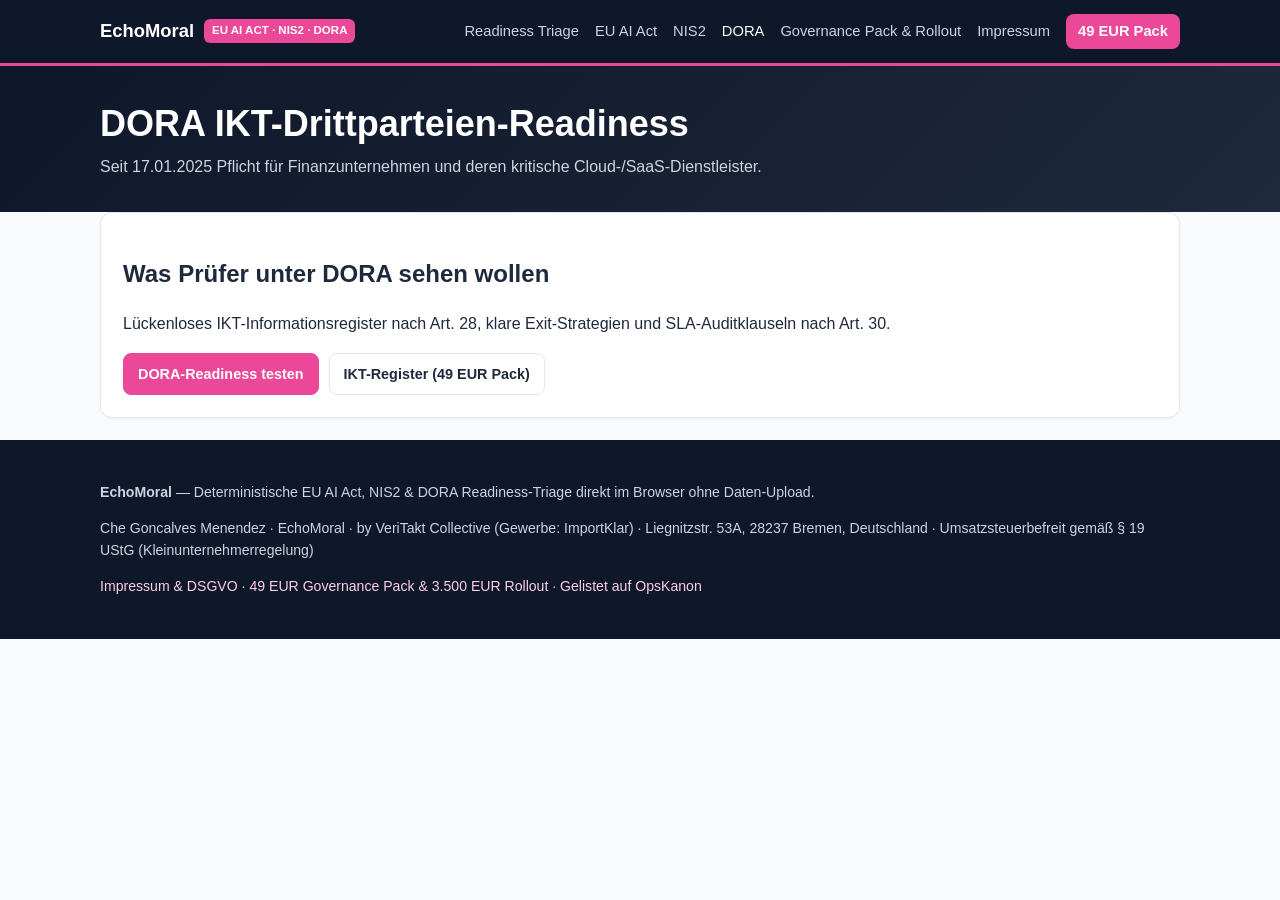
==== dora-readiness/index.html @ 4abe35ca "Deploy EchoMoral Compliance-OS (2026-11-23 09:55:35)" ====
<!DOCTYPE html>
<html lang="de">
<head>
  <meta charset="utf-8" />
  <meta name="viewport" content="width=device-width, initial-scale=1" />
  <title>DORA IKT-Drittparteienregister &amp; Readiness — EchoMoral</title>
  <meta name="description" content="DORA Art. 28 Informationsregister, Art. 30 Vertragsklauseln und Exit-Pläne für Finanzinstitute &amp; ITK-Zulieferer." />
  <link rel="canonical" href="https://cheresonanz-design.github.io/echomoral-compliance/dora-readiness/" />
  <link rel="stylesheet" href="../assets/styles.css" />
  
</head>
<body>
  <header class="topbar no-print">
    <div class="container topbar-inner">
      <a class="brand-mark" href="../index.html">
        <span>EchoMoral</span>
        <span class="brand-badge">EU AI ACT · NIS2 · DORA</span>
      </a>
      <nav class="nav-links" aria-label="Hauptnavigation">
        <a href="../index.html" class="">Readiness Triage</a>
<a href="../eu-ai-act-check/" class="">EU AI Act</a>
<a href="../nis2-checkliste/" class="">NIS2</a>
<a href="../dora-readiness/" class="active">DORA</a>
<a href="../pro/" class="">Governance Pack & Rollout</a>
<a href="../legal/" class="">Impressum</a>
        <a href="../pro/" class="nav-cta">49 EUR Pack</a>
      </nav>
    </div>
  </header>
  
  <section class="hero"><div class="container"><h1>DORA IKT-Drittparteien-Readiness</h1><p>Seit 17.01.2025 Pflicht für Finanzunternehmen und deren kritische Cloud-/SaaS-Dienstleister.</p></div></section>
  <main class="container"><div class="card">
    <h2>Was Prüfer unter DORA sehen wollen</h2>
    <p>Lückenloses IKT-Informationsregister nach Art. 28, klare Exit-Strategien und SLA-Auditklauseln nach Art. 30.</p>
    <div class="btn-row"><a href="../index.html" class="btn btn-primary">DORA-Readiness testen</a><a href="../pro/" class="btn">IKT-Register (49 EUR Pack)</a></div>
  </div></main>
  <footer class="footer no-print">
    <div class="container">
      <p><strong>EchoMoral</strong> — Deterministische EU AI Act, NIS2 &amp; DORA Readiness-Triage direkt im Browser ohne Daten-Upload.</p>
      <p>Che Goncalves Menendez · EchoMoral · by VeriTakt Collective (Gewerbe: ImportKlar) · Liegnitzstr. 53A, 28237 Bremen, Deutschland · Umsatzsteuerbefreit gemäß § 19 UStG (Kleinunternehmerregelung)</p>
      <p>
        <a href="../legal/">Impressum &amp; DSGVO</a> ·
        <a href="../pro/">49 EUR Governance Pack &amp; 3.500 EUR Rollout</a> ·
        <a href="https://cheresonanz-design.github.io/opskanon-directory/" target="_blank" rel="noopener">Gelistet auf OpsKanon</a>
      </p>
    </div>
  </footer>
  
</body>
</html>
---- assets/styles.css ----
:root {
  --bg: #f8fafc;
  --surface: #ffffff;
  --slate-900: #0f172a;
  --slate-800: #1e293b;
  --slate-500: #64748b;
  --border: #e2e8f0;
  --accent: #ec4899;
  --accent-dark: #be185d;
  --emerald: #059669;
  --emerald-soft: #ecfdf5;
  --amber: #d97706;
  --amber-soft: #fffbeb;
  --red: #dc2626;
  --red-soft: #fef2f2;
  --radius: 12px;
}
* { box-sizing: border-box; }
body {
  margin: 0;
  font-family: -apple-system, BlinkMacSystemFont, "Segoe UI", Roboto, Inter, Arial, sans-serif;
  background: var(--bg);
  color: var(--slate-800);
  line-height: 1.55;
}
a { color: var(--accent-dark); text-decoration: none; }
a:hover { text-decoration: underline; }
.container { max-width: 1120px; margin: 0 auto; padding: 0 20px; }
.topbar {
  background: var(--slate-900);
  color: #fff;
  border-bottom: 3px solid var(--accent);
  padding: 14px 0;
}
.topbar-inner { display: flex; flex-wrap: wrap; justify-content: space-between; align-items: center; gap: 12px; }
.brand-mark { color: #fff; font-weight: 800; font-size: 1.15rem; display: flex; align-items: center; gap: 10px; }
.brand-badge { background: var(--accent); color: #fff; font-size: 0.72rem; padding: 3px 8px; border-radius: 6px; }
.nav-links { display: flex; flex-wrap: wrap; gap: 16px; align-items: center; font-size: 0.92rem; }
.nav-links a { color: #cbd5e1; font-weight: 500; }
.nav-links a:hover, .nav-links a.active { color: #fff; text-decoration: none; }
.nav-cta { background: var(--accent); color: #fff !important; padding: 6px 12px; border-radius: 8px; font-weight: 700 !important; }
.hero { background: linear-gradient(135deg, #0f172a 0%, #1e293b 100%); color: #fff; padding: 36px 0 32px; }
.hero h1 { margin: 0 0 10px; font-size: clamp(1.6rem, 3vw, 2.25rem); line-height: 1.2; }
.hero p { margin: 0; color: #cbd5e1; max-width: 740px; }
.privacy-pill {
  display: inline-flex;
  background: rgba(236, 72, 153, 0.16);
  border: 1px solid rgba(236, 72, 153, 0.45);
  color: #fbcfe8;
  padding: 6px 12px;
  border-radius: 999px;
  font-size: 0.84rem;
  font-weight: 600;
  margin-bottom: 12px;
}
main { padding: 28px 0 48px; }
.card {
  background: var(--surface);
  border: 1px solid var(--border);
  border-radius: var(--radius);
  padding: 22px;
  margin-bottom: 22px;
  box-shadow: 0 1px 3px rgba(15,23,42,0.04);
}
.form-grid { display: grid; grid-template-columns: repeat(auto-fit, minmax(220px, 1fr)); gap: 14px; }
label { display: block; font-size: 0.85rem; font-weight: 700; margin-bottom: 4px; color: var(--slate-800); }
input[type="text"], input[type="number"], select {
  width: 100%;
  padding: 9px 11px;
  border: 1px solid var(--border);
  border-radius: 8px;
  font-size: 0.92rem;
  background: #f8fafc;
}
.checks-grid { display: grid; grid-template-columns: repeat(auto-fit, minmax(260px, 1fr)); gap: 10px; margin-top: 14px; }
.check-item {
  display: flex;
  align-items: center;
  gap: 8px;
  padding: 10px 12px;
  border: 1px solid var(--border);
  border-radius: 8px;
  background: #f8fafc;
  font-size: 0.88rem;
  font-weight: 600;
  cursor: pointer;
}
.btn-row { display: flex; flex-wrap: wrap; gap: 10px; margin-top: 14px; }
.btn {
  display: inline-flex; align-items: center; justify-content: center;
  border: 1px solid var(--border); background: #fff; color: var(--slate-800);
  padding: 9px 14px; border-radius: 8px; font-size: 0.9rem; font-weight: 600; cursor: pointer;
}
.btn:hover { background: #f1f5f9; text-decoration: none; }
.btn-primary { background: var(--accent); border-color: var(--accent); color: #fff; }
.btn-primary:hover { background: var(--accent-dark); border-color: var(--accent-dark); }
.btn-dark { background: var(--slate-900); border-color: var(--slate-900); color: #fff; }
.kpi-grid { display: grid; grid-template-columns: repeat(auto-fit, minmax(190px, 1fr)); gap: 12px; margin: 16px 0; }
.kpi-box { border: 1px solid var(--border); border-radius: 10px; padding: 12px 14px; background: #f8fafc; }
.kpi-label { font-size: 0.75rem; text-transform: uppercase; color: var(--slate-500); font-weight: 700; }
.kpi-val { font-size: 1rem; font-weight: 700; margin-top: 4px; color: var(--slate-900); }
.table-wrap { overflow-x: auto; }
table { width: 100%; border-collapse: collapse; font-size: 0.9rem; }
th, td { text-align: left; padding: 10px 12px; border-bottom: 1px solid var(--border); vertical-align: top; }
th { background: #f1f5f9; font-size: 0.8rem; text-transform: uppercase; }
.badge { display: inline-block; padding: 3px 9px; border-radius: 999px; font-size: 0.75rem; font-weight: 800; }
.badge-pass { background: var(--emerald-soft); color: var(--emerald); }
.badge-warn { background: var(--amber-soft); color: var(--amber); }
.badge-fail { background: var(--red-soft); color: var(--red); }
.pricing-grid { display: grid; grid-template-columns: repeat(auto-fit, minmax(290px, 1fr)); gap: 18px; }
.offer-card { border: 1px solid var(--border); border-radius: var(--radius); padding: 22px; background: #fff; display: flex; flex-direction: column; justify-content: space-between; }
.offer-card.highlight { border: 2px solid var(--accent); background: linear-gradient(180deg, #fff 0%, #fdf2f8 100%); }
.offer-price { font-size: 1.9rem; font-weight: 800; color: var(--slate-900); margin: 6px 0 12px; }
.footer { background: var(--slate-900); color: #cbd5e1; padding: 28px 0; font-size: 0.88rem; }
.footer a { color: #fbcfe8; }
.muted { color: var(--slate-500); font-size: 0.88rem; }
.hidden { display: none !important; }
@media print { .no-print { display: none !important; } }
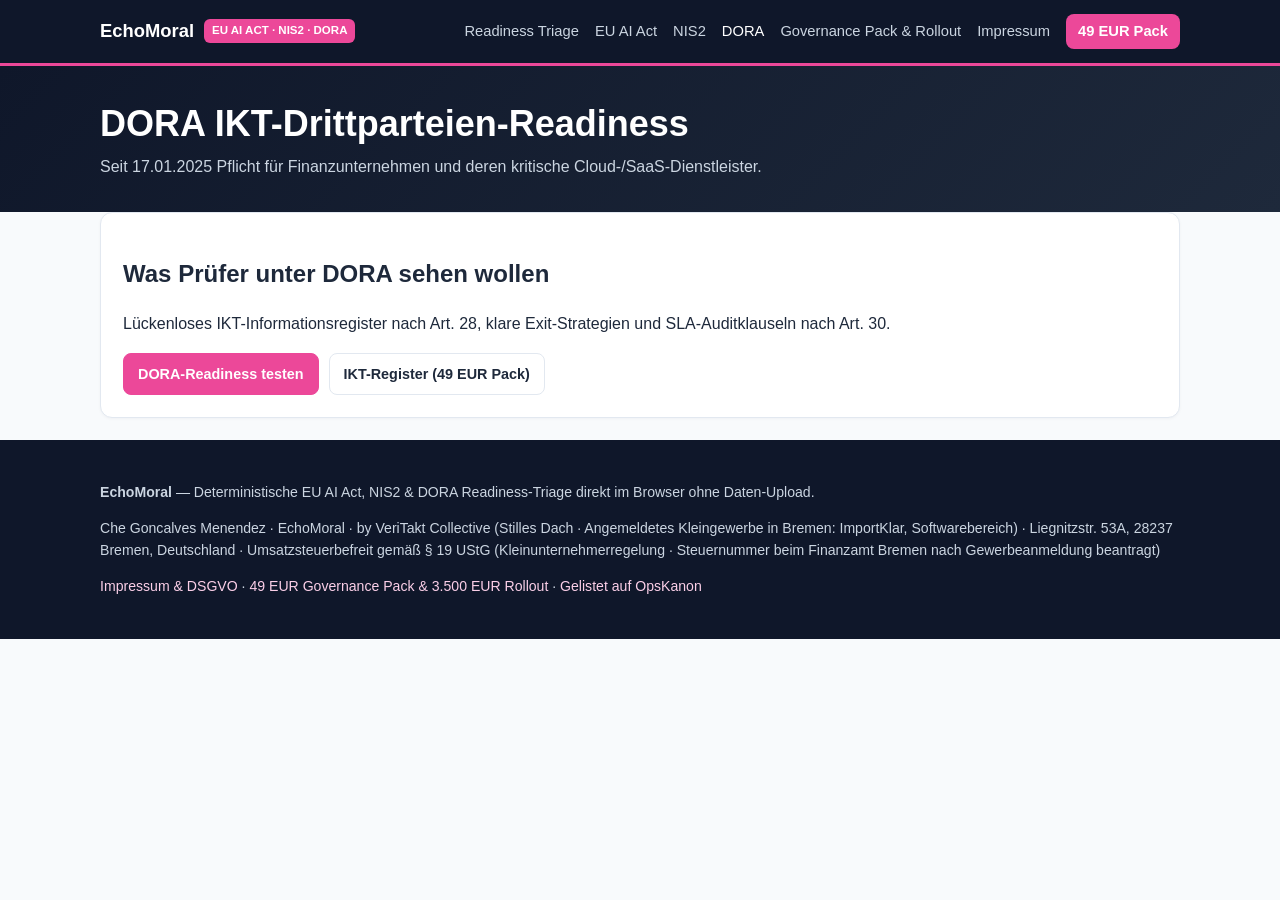
==== commit 81ba0937: "Deploy EchoMoral Compliance-OS (2026-11-24 02:25:42)" ====
--- a/dora-readiness/index.html
+++ b/dora-readiness/index.html
@@ -37,7 +37,7 @@
   <footer class="footer no-print">
     <div class="container">
       <p><strong>EchoMoral</strong> — Deterministische EU AI Act, NIS2 &amp; DORA Readiness-Triage direkt im Browser ohne Daten-Upload.</p>
-      <p>Che Goncalves Menendez · EchoMoral · by VeriTakt Collective (Gewerbe: ImportKlar) · Liegnitzstr. 53A, 28237 Bremen, Deutschland · Umsatzsteuerbefreit gemäß § 19 UStG (Kleinunternehmerregelung)</p>
+      <p>Che Goncalves Menendez · EchoMoral · by VeriTakt Collective (Stilles Dach · Angemeldetes Kleingewerbe in Bremen: ImportKlar, Softwarebereich) · Liegnitzstr. 53A, 28237 Bremen, Deutschland · Umsatzsteuerbefreit gemäß § 19 UStG (Kleinunternehmerregelung · Steuernummer beim Finanzamt Bremen nach Gewerbeanmeldung beantragt)</p>
       <p>
         <a href="../legal/">Impressum &amp; DSGVO</a> ·
         <a href="../pro/">49 EUR Governance Pack &amp; 3.500 EUR Rollout</a> ·
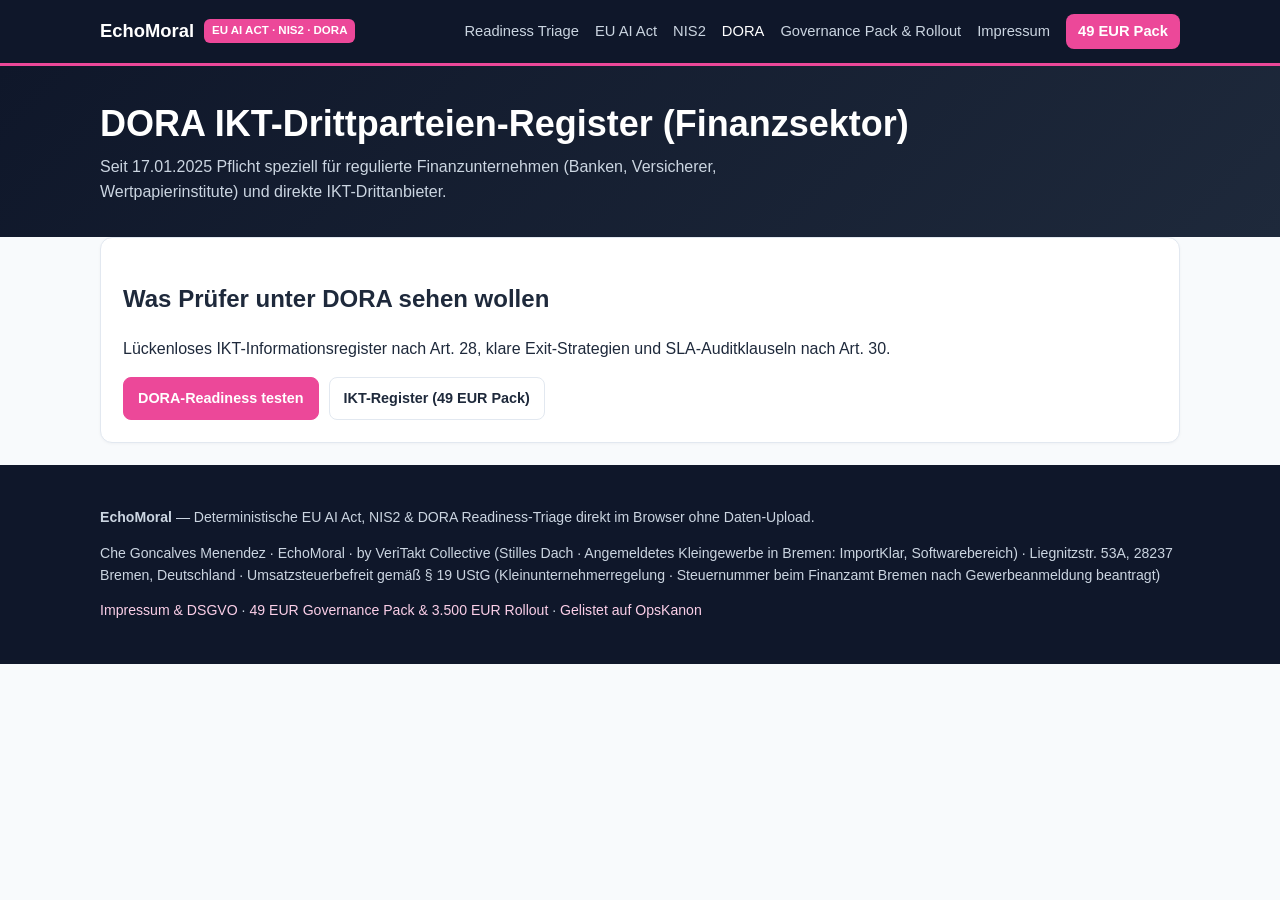
==== commit cf28d9fe: "Deploy EchoMoral Compliance-OS (2026-11-24 07:01:01)" ====
--- a/dora-readiness/index.html
+++ b/dora-readiness/index.html
@@ -4,7 +4,7 @@
   <meta charset="utf-8" />
   <meta name="viewport" content="width=device-width, initial-scale=1" />
   <title>DORA IKT-Drittparteienregister &amp; Readiness — EchoMoral</title>
-  <meta name="description" content="DORA Art. 28 Informationsregister, Art. 30 Vertragsklauseln und Exit-Pläne für Finanzinstitute &amp; ITK-Zulieferer." />
+  <meta name="description" content="DORA Art. 28 Informationsregister-Vorlage &amp; Exit-Checkliste für regulierte Finanzinstitute und deren direkte IKT-Drittdienstleister." />
   <link rel="canonical" href="https://cheresonanz-design.github.io/echomoral-compliance/dora-readiness/" />
   <link rel="stylesheet" href="../assets/styles.css" />
   
@@ -28,7 +28,7 @@
     </div>
   </header>
   
-  <section class="hero"><div class="container"><h1>DORA IKT-Drittparteien-Readiness</h1><p>Seit 17.01.2025 Pflicht für Finanzunternehmen und deren kritische Cloud-/SaaS-Dienstleister.</p></div></section>
+  <section class="hero"><div class="container"><h1>DORA IKT-Drittparteien-Register (Finanzsektor)</h1><p>Seit 17.01.2025 Pflicht speziell für regulierte Finanzunternehmen (Banken, Versicherer, Wertpapierinstitute) und direkte IKT-Drittanbieter.</p></div></section>
   <main class="container"><div class="card">
     <h2>Was Prüfer unter DORA sehen wollen</h2>
     <p>Lückenloses IKT-Informationsregister nach Art. 28, klare Exit-Strategien und SLA-Auditklauseln nach Art. 30.</p>
